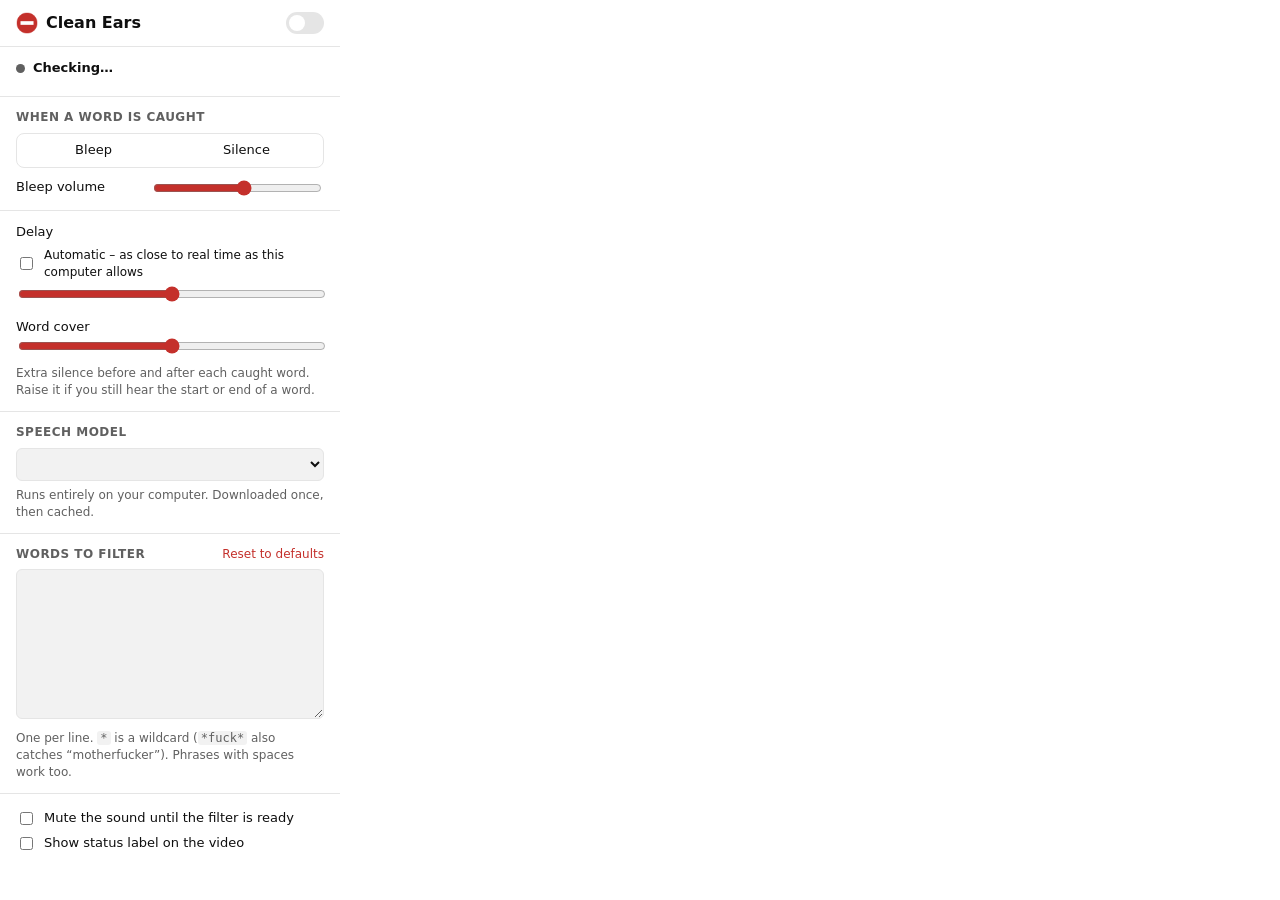
==== popup.html @ 88c46062 "Clean Ears: YouTube profanity filter Chrome extension Delays YouTube a few seconds, transcribes the " ====
<!doctype html>
<html lang="en">
  <head>
    <meta charset="utf-8" />
    <title>Clean Ears</title>
    <link rel="stylesheet" href="popup.css" />
  </head>
  <body>
    <header>
      <div class="brand">
        <img src="icons/icon32.png" alt="" width="22" height="22" />
        <h1>Clean Ears</h1>
      </div>
      <label class="switch" title="Turn the filter on or off">
        <input type="checkbox" id="enabled" />
        <span></span>
      </label>
    </header>

    <section id="status" class="status">
      <div class="status-line"><span id="status-dot" class="dot"></span><span id="status-text">Checking…</span></div>
      <div id="status-detail" class="status-detail"></div>
      <ul id="recent" class="recent"></ul>
    </section>

    <section>
      <h2>When a word is caught</h2>
      <div class="segmented" role="radiogroup">
        <label><input type="radio" name="mode" value="bleep" /><span>Bleep</span></label>
        <label><input type="radio" name="mode" value="silence" /><span>Silence</span></label>
      </div>
      <div id="volume-row" class="row">
        <label for="bleepVolume">Bleep volume</label>
        <input type="range" id="bleepVolume" min="0.05" max="0.6" step="0.05" />
      </div>
    </section>

    <section>
      <div class="row">
        <label for="delay">Delay</label>
        <span id="delay-value" class="value"></span>
      </div>
      <label class="inline-check"><input type="checkbox" id="autoDelay" /> Automatic – as close to real time as this computer allows</label>
      <input type="range" id="delay" min="1" max="6" step="0.5" />
      <p class="hint" id="delay-hint"></p>
      <div class="row spaced">
        <label for="cover">Word cover</label>
        <span id="cover-value" class="value"></span>
      </div>
      <input type="range" id="cover" min="0.1" max="0.6" step="0.05" />
      <p class="hint">Extra silence before and after each caught word. Raise it if you still hear the start or end of a word.</p>
    </section>

    <section>
      <label for="model" class="label">Speech model</label>
      <select id="model"></select>
      <p class="hint">Runs entirely on your computer. Downloaded once, then cached.</p>
    </section>

    <section>
      <div class="row">
        <label for="words" class="label">Words to filter</label>
        <button id="reset-words" class="link" type="button">Reset to defaults</button>
      </div>
      <textarea id="words" rows="8" spellcheck="false"></textarea>
      <p class="hint">One per line. <code>*</code> is a wildcard (<code>*fuck*</code> also catches “motherfucker”). Phrases with spaces work too.</p>
    </section>

    <section class="checks">
      <label><input type="checkbox" id="muteUntilReady" /> Mute the sound until the filter is ready</label>
      <label><input type="checkbox" id="showBadge" /> Show status label on the video</label>
    </section>

    <script src="settings.js"></script>
    <script src="popup.js"></script>
  </body>
</html>
---- popup.css ----
:root {
  --bg: #ffffff;
  --fg: #0f0f0f;
  --muted: #606060;
  --line: #e5e5e5;
  --field: #f2f2f2;
  --accent: #c4302b;
  --ok: #1f9d55;
  --warn: #d97706;
  color-scheme: light dark;
}

@media (prefers-color-scheme: dark) {
  :root {
    --bg: #1f1f1f;
    --fg: #f1f1f1;
    --muted: #aaaaaa;
    --line: #3a3a3a;
    --field: #2c2c2c;
    --accent: #ff4e45;
    --ok: #3ecf8e;
    --warn: #f59e0b;
  }
}

* {
  box-sizing: border-box;
}

body {
  width: 340px;
  margin: 0;
  background: var(--bg);
  color: var(--fg);
  font: 13px/1.4 system-ui, -apple-system, 'Segoe UI', Roboto, sans-serif;
}

header {
  display: flex;
  align-items: center;
  justify-content: space-between;
  padding: 12px 16px;
  border-bottom: 1px solid var(--line);
}

.brand {
  display: flex;
  align-items: center;
  gap: 8px;
}

h1 {
  margin: 0;
  font-size: 16px;
}

h2,
.label {
  display: block;
  margin: 0 0 8px;
  font-size: 12px;
  font-weight: 600;
  text-transform: uppercase;
  letter-spacing: 0.04em;
  color: var(--muted);
}

section {
  padding: 12px 16px;
  border-bottom: 1px solid var(--line);
}

section:last-of-type {
  border-bottom: 0;
}

.row {
  display: flex;
  align-items: center;
  justify-content: space-between;
  gap: 8px;
}

.row .label {
  margin: 0;
}

#volume-row,
.row.spaced {
  margin-top: 10px;
}

.value {
  font-weight: 600;
}

.hint {
  margin: 6px 0 0;
  color: var(--muted);
  font-size: 12px;
}

code {
  padding: 0 3px;
  border-radius: 3px;
  background: var(--field);
}

input[type='range'] {
  width: 100%;
  accent-color: var(--accent);
}

#volume-row input {
  width: 55%;
}

select,
textarea {
  width: 100%;
  padding: 7px 8px;
  border: 1px solid var(--line);
  border-radius: 6px;
  background: var(--field);
  color: var(--fg);
  font: inherit;
}

textarea {
  margin-top: 6px;
  resize: vertical;
  font-family: ui-monospace, Menlo, Consolas, monospace;
  font-size: 12px;
}

button.link {
  border: 0;
  padding: 0;
  background: none;
  color: var(--accent);
  font: inherit;
  font-size: 12px;
  cursor: pointer;
}

.segmented {
  display: grid;
  grid-template-columns: 1fr 1fr;
  border: 1px solid var(--line);
  border-radius: 8px;
  overflow: hidden;
}

.segmented input {
  position: absolute;
  opacity: 0;
}

.segmented span {
  display: block;
  padding: 7px 0;
  text-align: center;
  cursor: pointer;
}

.segmented input:checked + span {
  background: var(--accent);
  color: #fff;
  font-weight: 600;
}

.segmented input:focus-visible + span {
  outline: 2px solid var(--accent);
  outline-offset: -2px;
}

.inline-check {
  display: flex;
  align-items: center;
  gap: 8px;
  margin: 6px 0 4px;
  font-size: 12px;
}

.inline-check input {
  accent-color: var(--accent);
}

input[type='range']:disabled {
  opacity: 0.4;
}

.checks label {
  display: flex;
  align-items: center;
  gap: 8px;
  padding: 3px 0;
}

.checks input {
  accent-color: var(--accent);
}

.status-line {
  display: flex;
  align-items: center;
  gap: 8px;
  font-weight: 600;
}

.dot {
  width: 9px;
  height: 9px;
  flex: none;
  border-radius: 50%;
  background: var(--muted);
}

.dot.ok {
  background: var(--ok);
}

.dot.warn {
  background: var(--warn);
}

.dot.err {
  background: var(--accent);
}

.status-detail {
  margin-top: 4px;
  color: var(--muted);
  font-size: 12px;
}

.recent {
  margin: 6px 0 0;
  padding: 0;
  list-style: none;
  font-size: 12px;
}

.recent li {
  display: inline-block;
  margin: 2px 4px 0 0;
  padding: 1px 7px;
  border-radius: 10px;
  background: var(--field);
}

.recent li.late {
  outline: 1px solid var(--warn);
}

.switch {
  position: relative;
  width: 38px;
  height: 22px;
}

.switch input {
  position: absolute;
  opacity: 0;
}

.switch span {
  position: absolute;
  inset: 0;
  border-radius: 11px;
  background: var(--line);
  cursor: pointer;
  transition: background 0.2s;
}

.switch span::after {
  content: '';
  position: absolute;
  top: 3px;
  left: 3px;
  width: 16px;
  height: 16px;
  border-radius: 50%;
  background: #fff;
  transition: transform 0.2s;
}

.switch input:checked + span {
  background: var(--accent);
}

.switch input:checked + span::after {
  transform: translateX(16px);
}

.switch input:focus-visible + span {
  outline: 2px solid var(--accent);
  outline-offset: 2px;
}
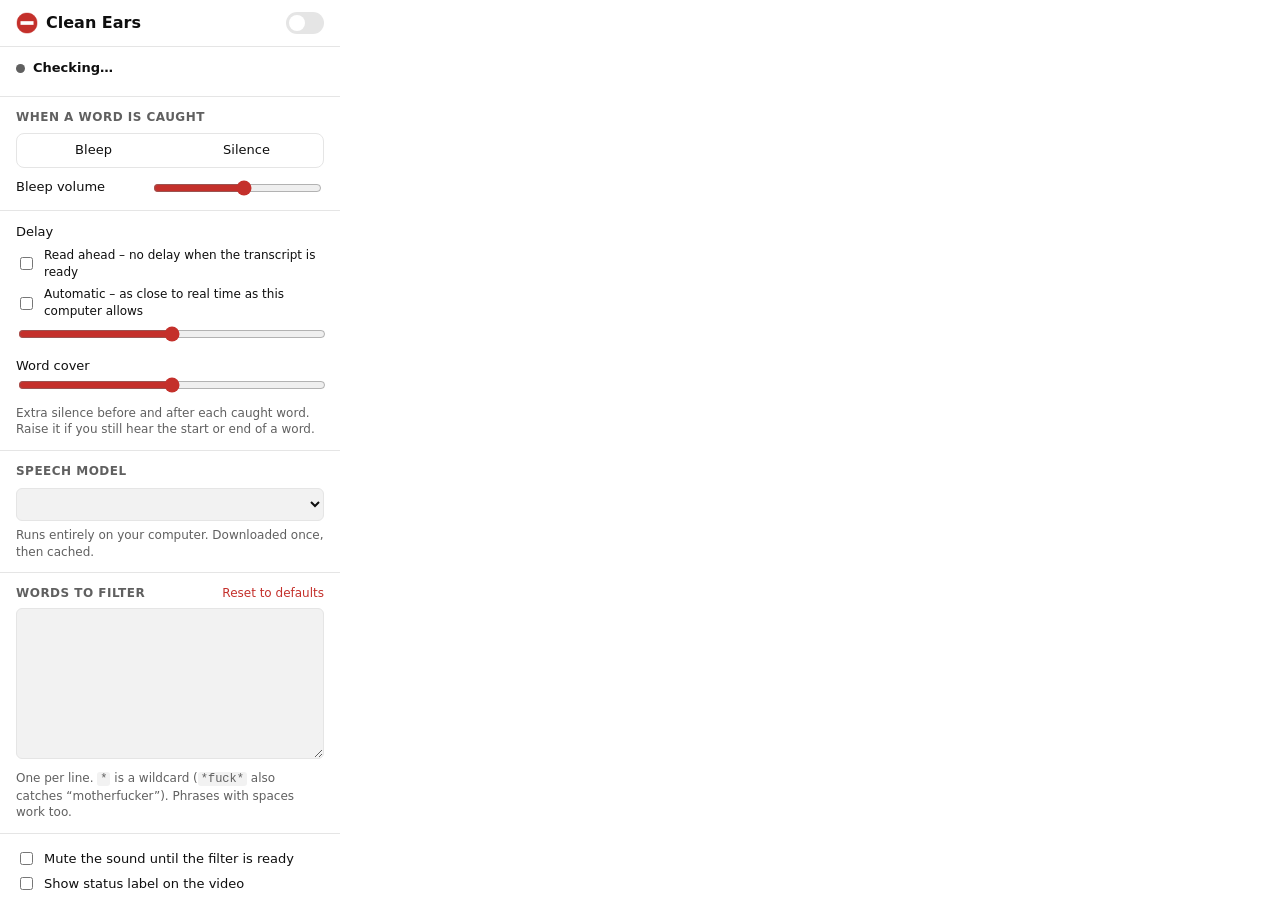
==== commit ecf64da0: "Step 1.5: play YouTube with no delay when the transcript is ahead - lookahead/main-bridge.js (MAIN w" ====
--- a/popup.html
+++ b/popup.html
@@ -40,6 +40,7 @@
         <label for="delay">Delay</label>
         <span id="delay-value" class="value"></span>
       </div>
+      <label class="inline-check"><input type="checkbox" id="lookahead" /> Read ahead – no delay when the transcript is ready</label>
       <label class="inline-check"><input type="checkbox" id="autoDelay" /> Automatic – as close to real time as this computer allows</label>
       <input type="range" id="delay" min="1" max="6" step="0.5" />
       <p class="hint" id="delay-hint"></p>
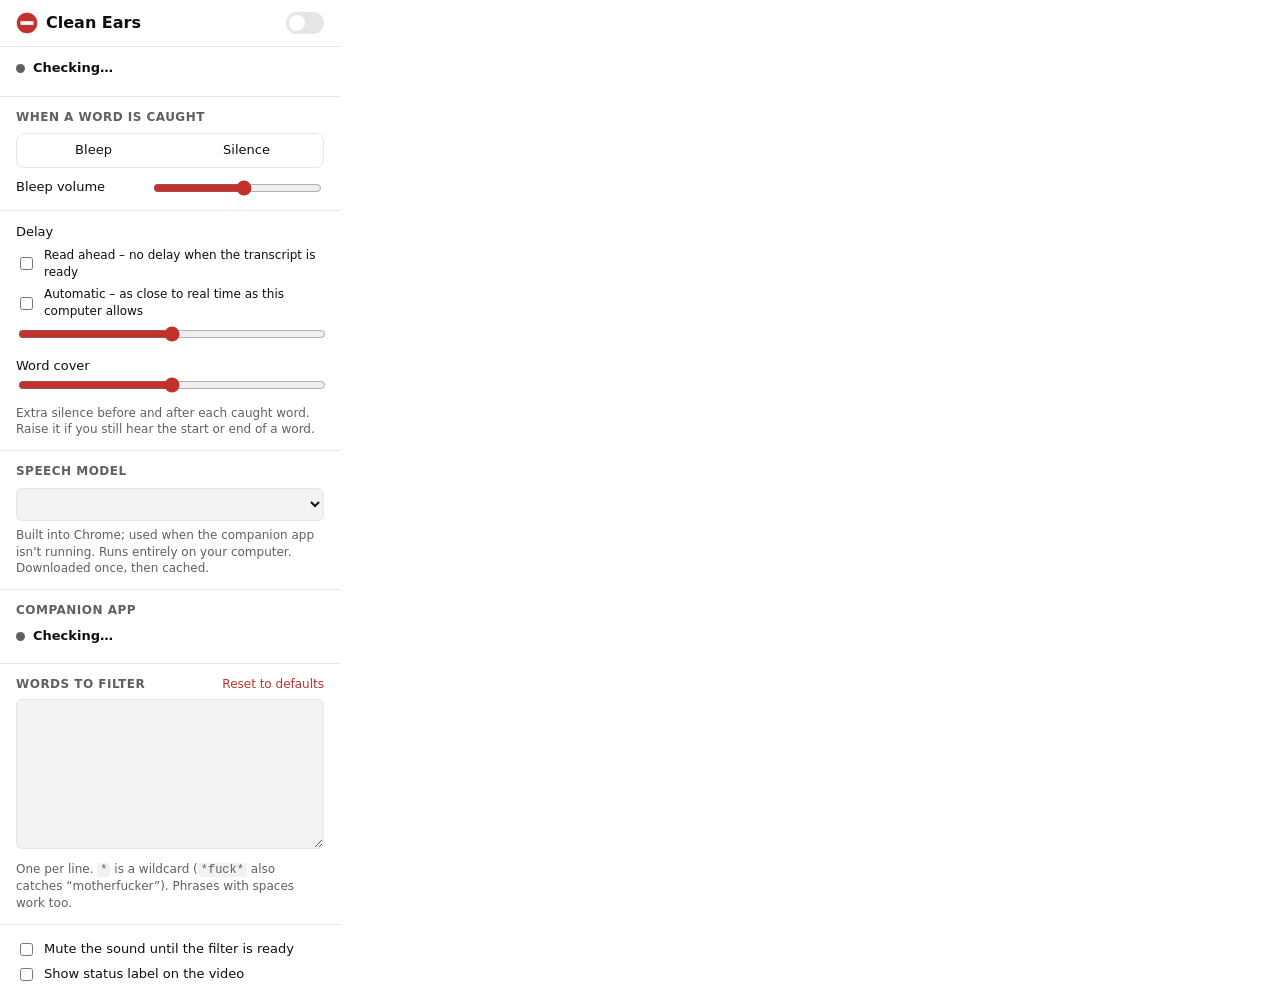
==== commit e6243316: "Step 2.3: companion install, start-at-login, popup status; skip built-in model while it runs compani" ====
--- a/popup.html
+++ b/popup.html
@@ -55,7 +55,13 @@
     <section>
       <label for="model" class="label">Speech model</label>
       <select id="model"></select>
-      <p class="hint">Runs entirely on your computer. Downloaded once, then cached.</p>
+      <p class="hint">Built into Chrome; used when the companion app isn't running. Runs entirely on your computer. Downloaded once, then cached.</p>
+    </section>
+
+    <section>
+      <span class="label">Companion app</span>
+      <div class="status-line"><span id="companion-dot" class="dot"></span><span id="companion-text">Checking…</span></div>
+      <p class="hint" id="companion-hint"></p>
     </section>
 
     <section>
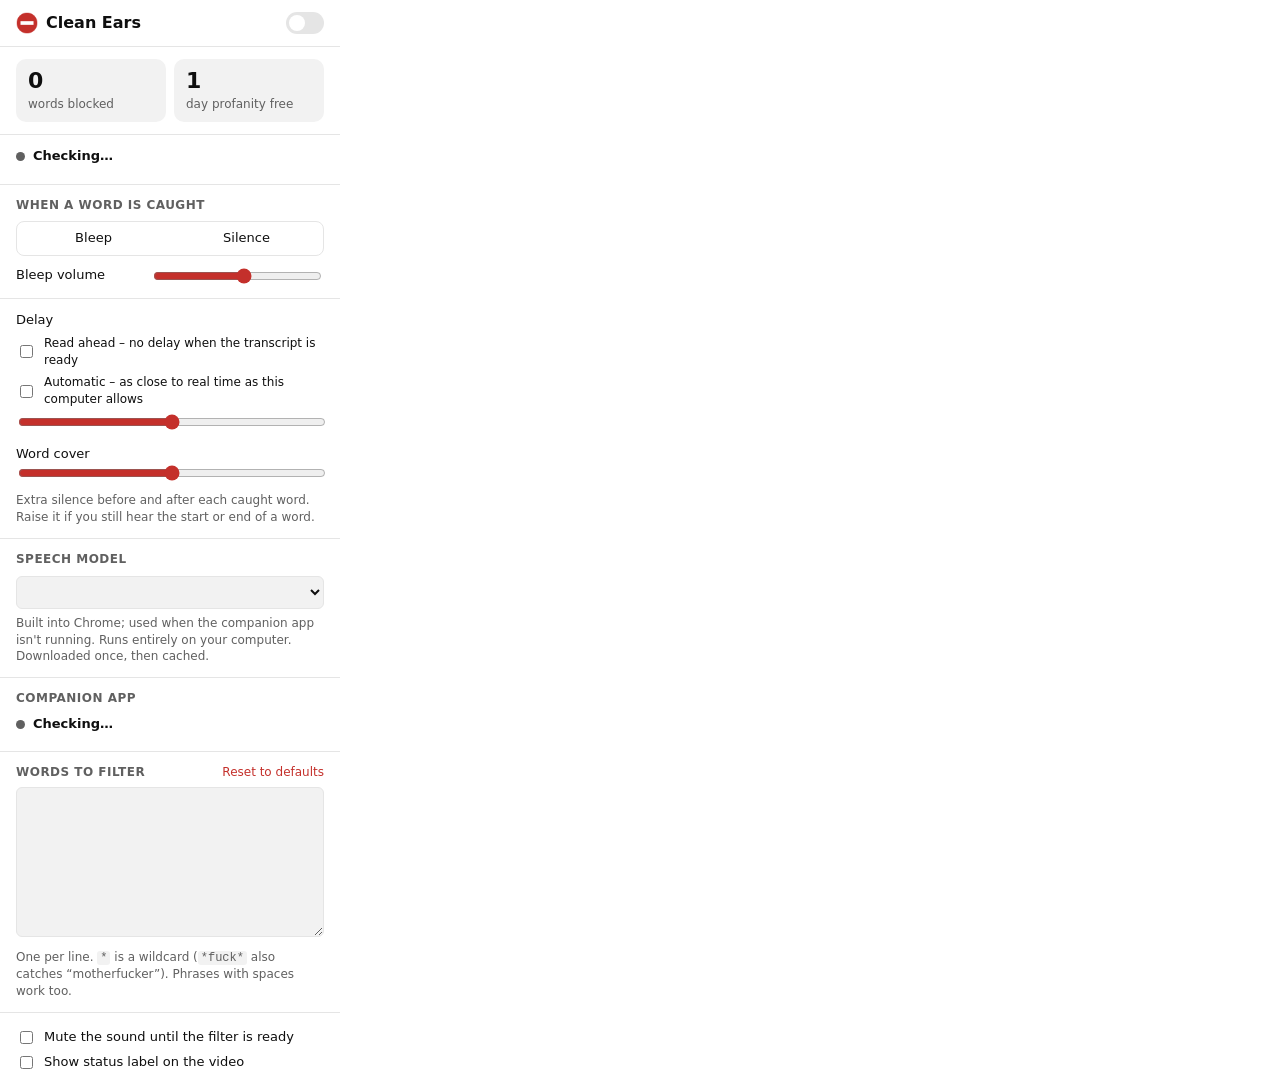
==== commit 65bacc16: "Lifetime stats in the popup; step 4.1: MDX-Net voice separation in the companion Popup: "N words blo" ====
--- a/popup.html
+++ b/popup.html
@@ -16,6 +16,17 @@
         <span></span>
       </label>
     </header>
+
+    <section class="stats" aria-label="Lifetime stats">
+      <div class="stat">
+        <span class="stat-num" id="blocked-total">0</span>
+        <span class="stat-label" id="blocked-label">words blocked</span>
+      </div>
+      <div class="stat">
+        <span class="stat-num" id="days-free">1</span>
+        <span class="stat-label" id="days-label">day profanity free</span>
+      </div>
+    </section>
 
     <section id="status" class="status">
       <div class="status-line"><span id="status-dot" class="dot"></span><span id="status-text">Checking…</span></div>
--- a/popup.css
+++ b/popup.css
@@ -297,3 +297,30 @@
   outline: 2px solid var(--accent);
   outline-offset: 2px;
 }
+
+.stats {
+  display: grid;
+  grid-template-columns: 1fr 1fr;
+  gap: 8px;
+}
+
+.stat {
+  display: flex;
+  flex-direction: column;
+  gap: 2px;
+  padding: 10px 12px;
+  border-radius: 10px;
+  background: var(--field);
+}
+
+.stat-num {
+  font-size: 22px;
+  font-weight: 700;
+  line-height: 1.1;
+  font-variant-numeric: tabular-nums;
+}
+
+.stat-label {
+  font-size: 12px;
+  color: var(--muted);
+}
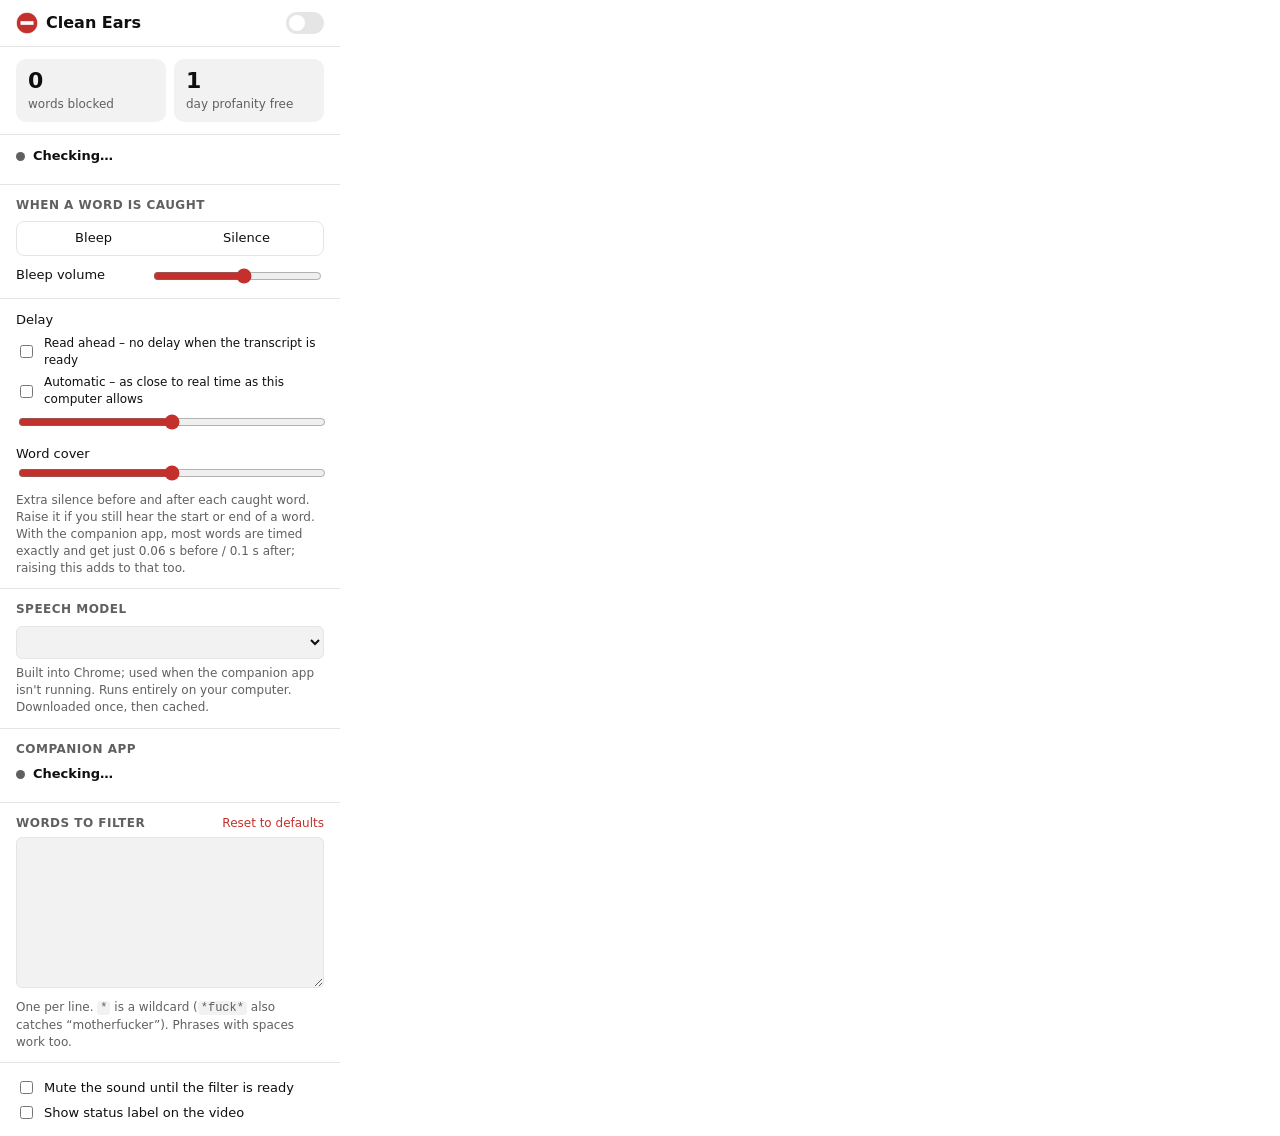
==== commit e6dd19ac: "Step 5.3: tight word cover for aligned words Words placed by forced alignment get a fixed 60 ms befo" ====
--- a/popup.html
+++ b/popup.html
@@ -60,7 +60,7 @@
         <span id="cover-value" class="value"></span>
       </div>
       <input type="range" id="cover" min="0.1" max="0.6" step="0.05" />
-      <p class="hint">Extra silence before and after each caught word. Raise it if you still hear the start or end of a word.</p>
+      <p class="hint">Extra silence before and after each caught word. Raise it if you still hear the start or end of a word. With the companion app, most words are timed exactly and get just 0.06 s before / 0.1 s after; raising this adds to that too.</p>
     </section>
 
     <section>
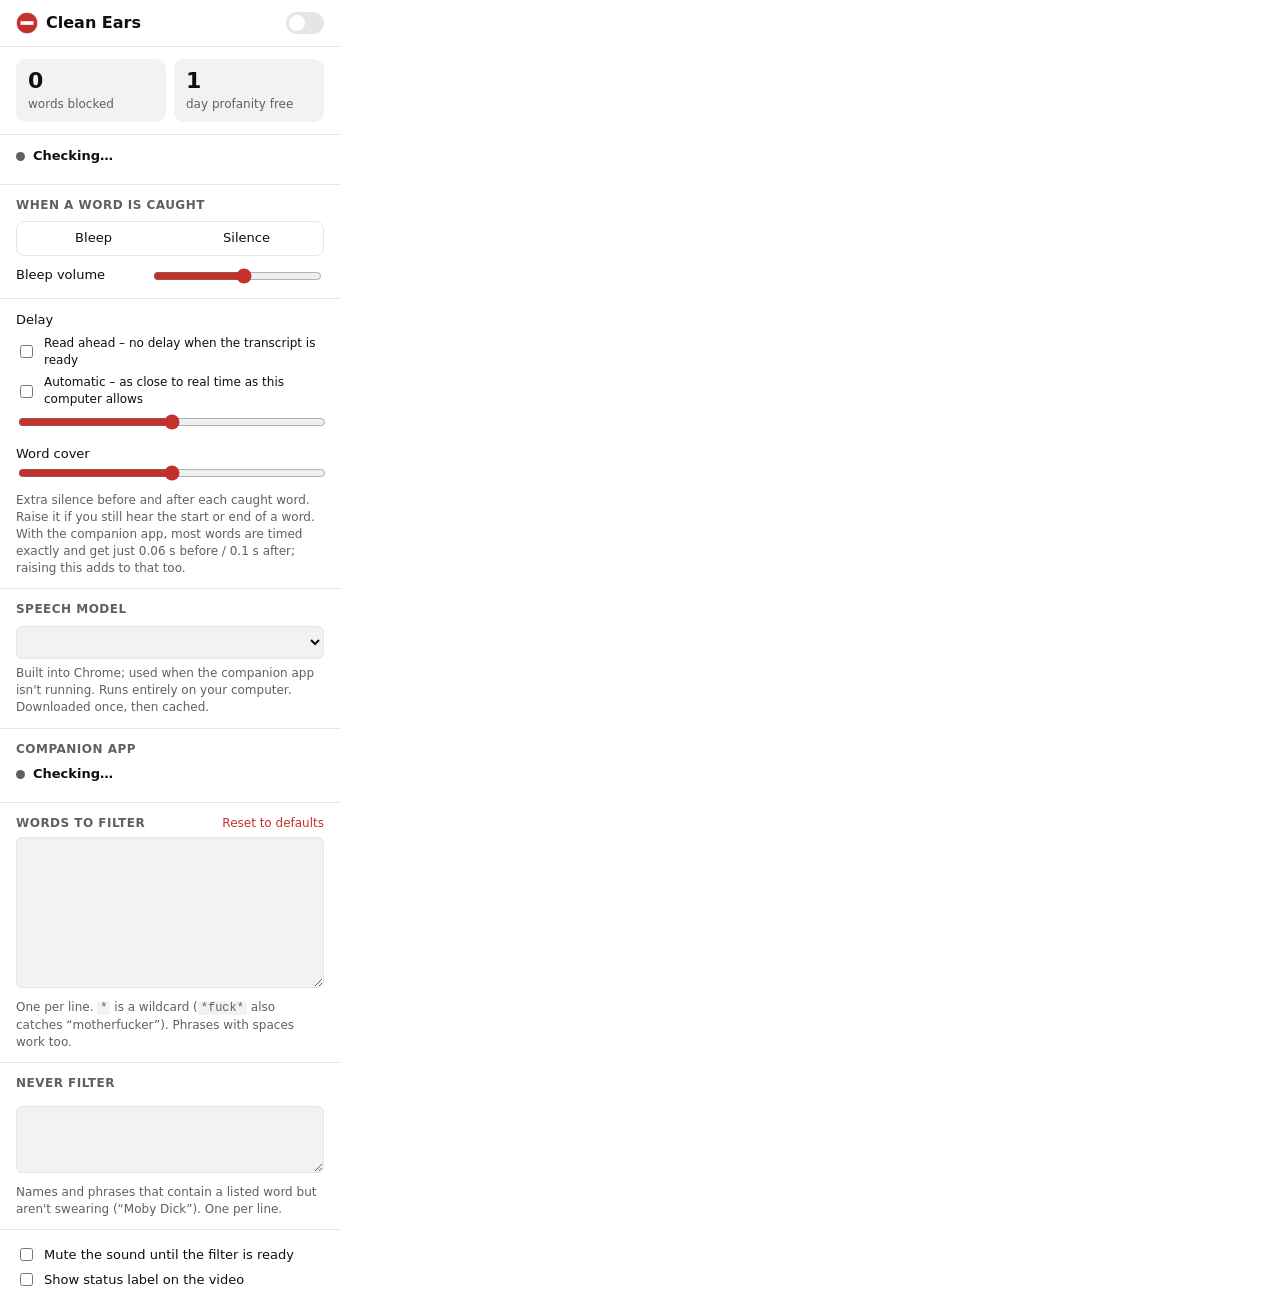
==== commit 8f2f7d27: "Steps 6-7: spotter measured and left off; combined detectors, allow-list, who-caught-it 6.2/6.3: mea" ====
--- a/popup.html
+++ b/popup.html
@@ -84,6 +84,12 @@
       <p class="hint">One per line. <code>*</code> is a wildcard (<code>*fuck*</code> also catches “motherfucker”). Phrases with spaces work too.</p>
     </section>
 
+    <section>
+      <label for="allow" class="label">Never filter</label>
+      <textarea id="allow" rows="3" spellcheck="false"></textarea>
+      <p class="hint">Names and phrases that contain a listed word but aren't swearing (“Moby Dick”). One per line.</p>
+    </section>
+
     <section class="checks">
       <label><input type="checkbox" id="muteUntilReady" /> Mute the sound until the filter is ready</label>
       <label><input type="checkbox" id="showBadge" /> Show status label on the video</label>
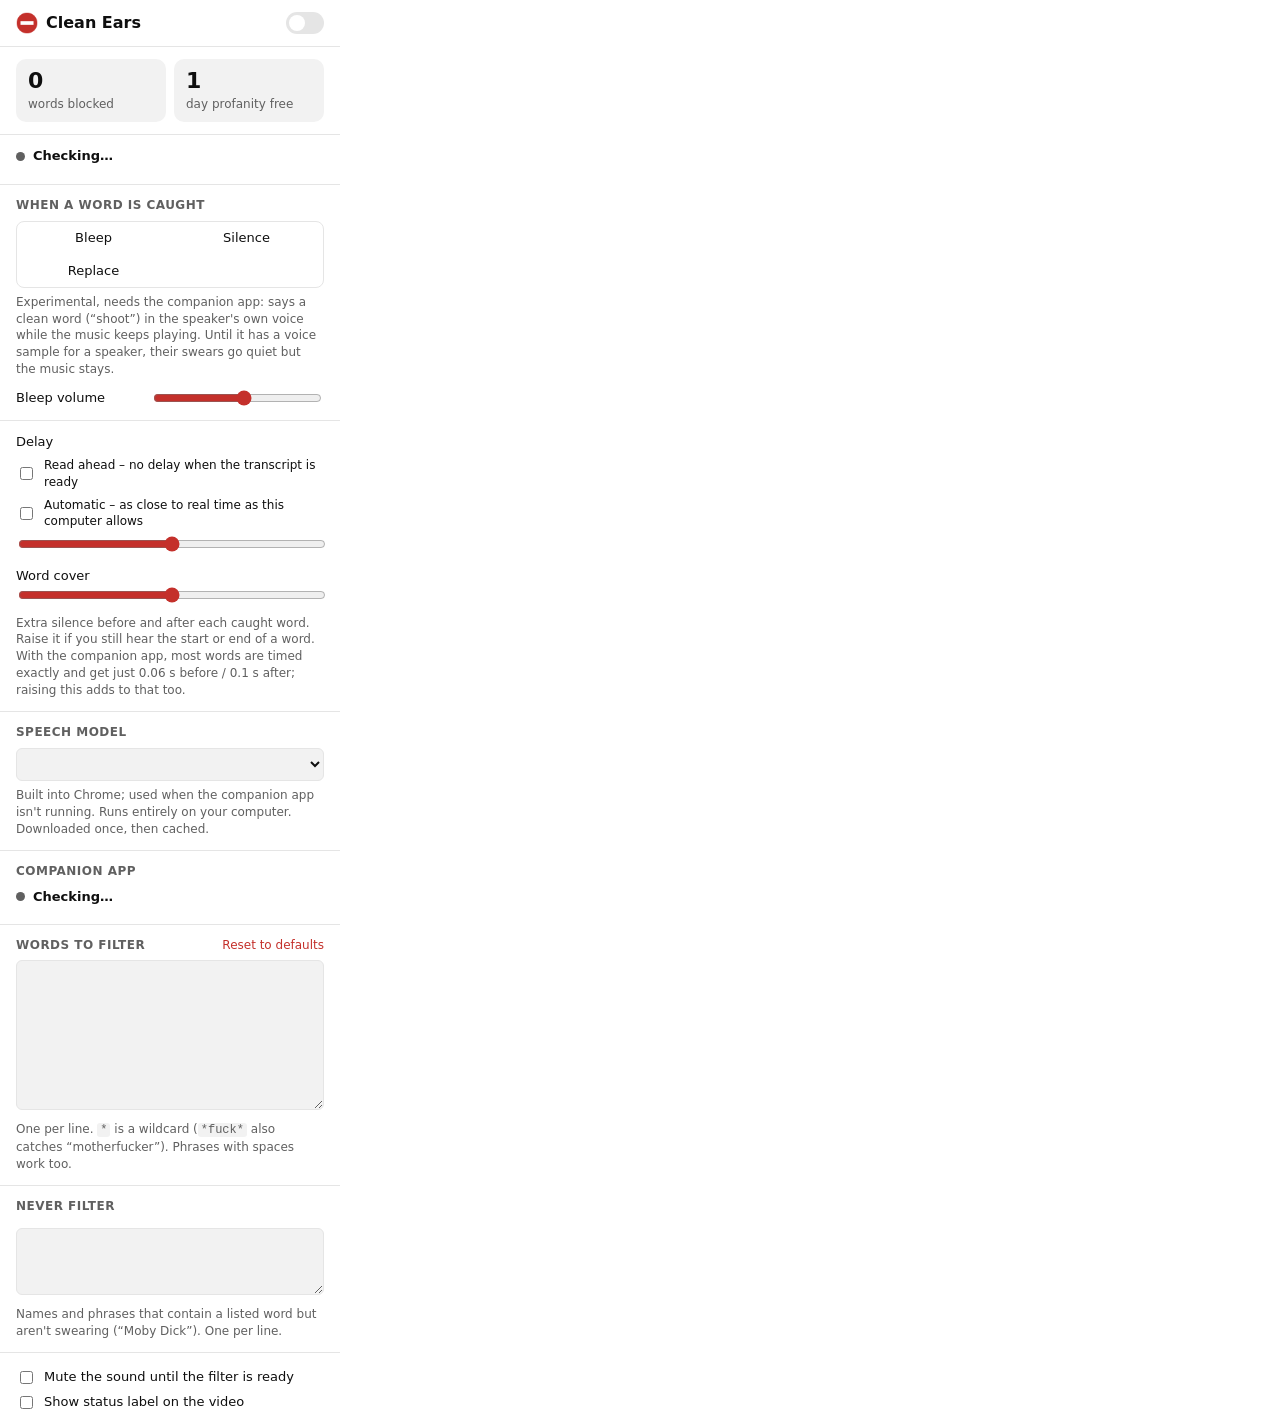
==== commit 92b3750b: "Replace mode: swears replaced by a clean word in the speaker's voice (rough 11-12) companion/replace" ====
--- a/popup.html
+++ b/popup.html
@@ -39,7 +39,9 @@
       <div class="segmented" role="radiogroup">
         <label><input type="radio" name="mode" value="bleep" /><span>Bleep</span></label>
         <label><input type="radio" name="mode" value="silence" /><span>Silence</span></label>
+        <label><input type="radio" name="mode" value="replace" /><span>Replace</span></label>
       </div>
+      <p class="hint" id="replace-hint">Experimental, needs the companion app: says a clean word (“shoot”) in the speaker's own voice while the music keeps playing. Until it has a voice sample for a speaker, their swears go quiet but the music stays.</p>
       <div id="volume-row" class="row">
         <label for="bleepVolume">Bleep volume</label>
         <input type="range" id="bleepVolume" min="0.05" max="0.6" step="0.05" />
